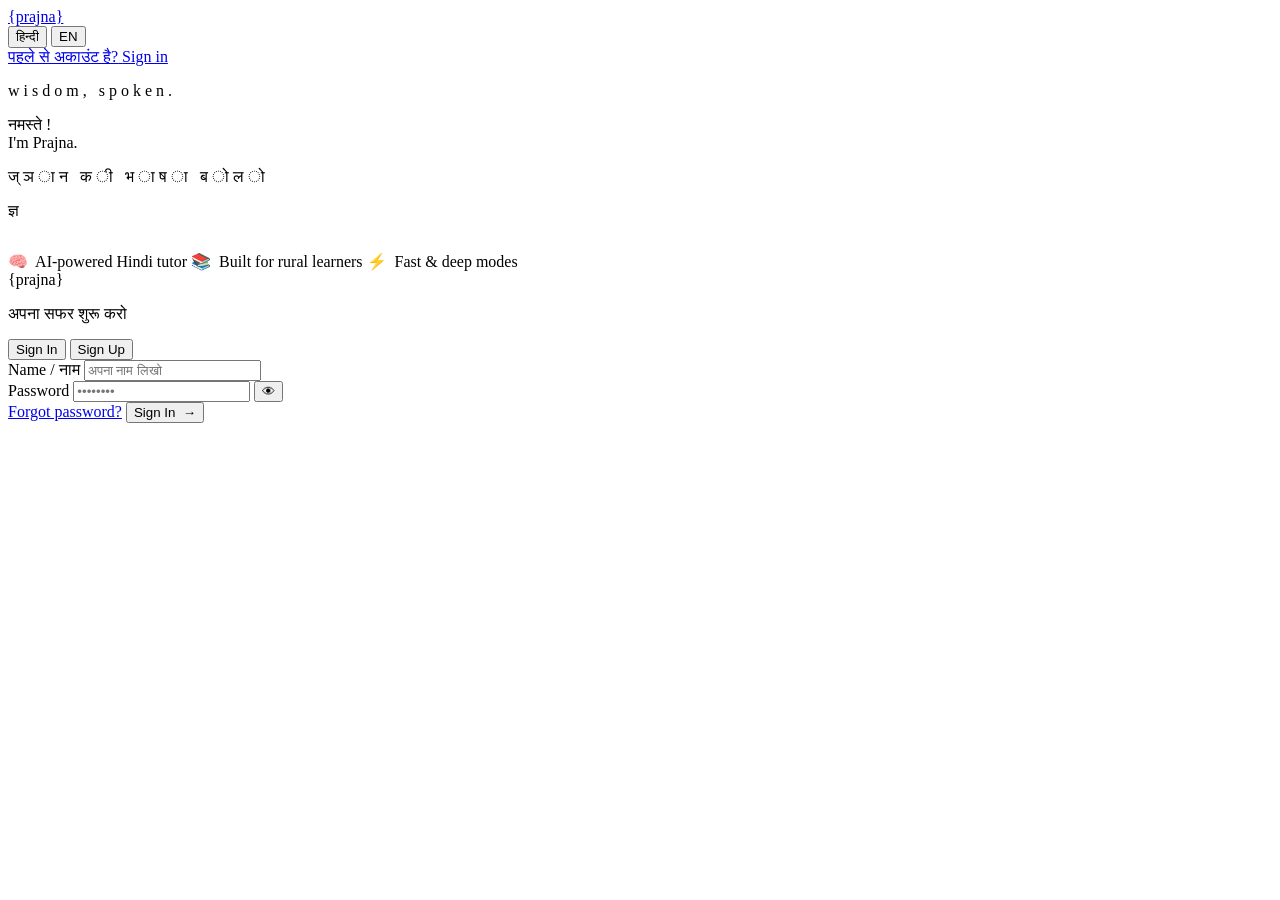
==== frontend/login.html @ f1092fe3 "refactor: implement streak-based mastery logic, optimize database paths and connection handling, and" ====
<!DOCTYPE html>
<html lang="en">
<head>
  <meta charset="UTF-8">
  <meta name="viewport" content="width=device-width, initial-scale=1.0">
  <meta name="description" content="Prajna — AI-powered Hindi tutor. Sign in or create an account to begin your learning journey.">
  <title>Prajna — Sign In</title>
  <link rel="stylesheet" href="css/style.css">
  <link rel="icon" href="data:image/svg+xml,<svg xmlns='http://www.w3.org/2000/svg' viewBox='0 0 100 100'><text y='.9em' font-size='90'>ज्ञ</text></svg>">
</head>
<body>
  <!-- Glow Blobs -->
  <div class="glow-blob"></div>
  <div class="glow-blob-top"></div>

  <!-- Navbar -->
  <nav class="navbar" id="navbar">
    <a href="login.html" class="nav-logo">
      <span class="brace">{</span><span class="name">prajna</span><span class="brace">}</span>
    </a>
    <div class="nav-right">
      <div class="nav-lang" id="navLangToggle">
        <button class="lang-btn active" data-lang="Hindi" onclick="setLanguage('Hindi')">हिन्दी</button>
        <button class="lang-btn" data-lang="English" onclick="setLanguage('English')">EN</button>
        <div class="lang-slider" id="langSlider"></div>
      </div>
      <a href="#" class="nav-link nav-link--ghost" onclick="switchTab('signin')">
        <span data-en="Already have an account?" data-hi="पहले से अकाउंट है?">Already have an account?</span> <span>Sign in</span>
      </a>
    </div>
  </nav>

  <!-- Main -->
  <main class="login-page">
    <!-- LEFT COLUMN -->
    <section class="login-left">
      <p class="hero-label fade-up">w i s d o m ,&nbsp;&nbsp; s p o k e n .</p>

      <div class="hero-heading fade-up">
        <div class="line-hindi">नमस्ते !</div>
        <div class="line-eng">I'm Prajna.</div>
      </div>

      <p class="hero-tagline fade-up">ज् ञ ा न&nbsp;&nbsp; क ी&nbsp;&nbsp; भ ा ष ा&nbsp;&nbsp; ब ो ल ो</p>

      <div class="hero-glyph hero-glyph--login fade-up" aria-hidden="true">ज्ञ</div>

      <div class="feature-pills fade-up" style="margin-top:32px;">
        <span class="feature-pill">🧠&nbsp; AI-powered Hindi tutor</span>
        <span class="feature-pill">📚&nbsp; Built for rural learners</span>
        <span class="feature-pill">⚡&nbsp; Fast &amp; deep modes</span>
      </div>
    </section>

    <!-- RIGHT COLUMN -->
    <section class="login-right">
      <div class="auth-card">
        <!-- Logo -->
        <div class="auth-logo">
          <span class="nav-logo">
            <span class="brace">{</span><span class="name">prajna</span><span class="brace">}</span>
          </span>
        </div>
        <p class="auth-subtitle">अपना सफर शुरू करो</p>

        <!-- Tabs -->
        <div class="tab-switcher" id="tabSwitcher">
          <button class="tab-btn active" data-tab="signin" id="tabSignin" onclick="switchTab('signin')">Sign In</button>
          <button class="tab-btn" data-tab="signup" id="tabSignup" onclick="switchTab('signup')">Sign Up</button>
          <div class="tab-slider" id="tabSlider"></div>
        </div>

        <!-- Sign In Form -->
        <form id="formSignin" class="auth-form" onsubmit="handleSignin(event)">
          <div class="form-group">
            <label for="si-email">Name / नाम</label>
            <input type="text" id="si-email" class="form-input" placeholder="अपना नाम लिखो" required>
            <span class="field-error" id="si-email-err"></span>
          </div>
          <div class="form-group">
            <label for="si-password">Password</label>
            <input type="password" id="si-password" class="form-input" placeholder="••••••••" required>
            <button type="button" class="toggle-pw" onclick="togglePw('si-password',this)">👁</button>
            <span class="field-error" id="si-password-err"></span>
          </div>
          <a href="#" class="forgot-link">Forgot password?</a>

          <button type="submit" class="btn-primary">Sign In&nbsp; →</button>
        </form>

        <!-- Sign Up Form -->
        <form id="formSignup" class="auth-form" style="display:none;" onsubmit="handleSignup(event)">
          <div class="form-group">
            <label for="su-name">Name / नाम</label>
            <input type="text" id="su-name" class="form-input" placeholder="अपना नाम लिखो" required>
            <span class="field-error" id="su-name-err"></span>
          </div>
          <div class="form-group" style="display:none;">
            <label for="su-email">Email</label>
            <input type="text" id="su-email" class="form-input" disabled>
            <span class="field-error" id="su-email-err"></span>
          </div>
          <div class="form-group">
            <label for="su-password">Password</label>
            <input type="password" id="su-password" class="form-input" placeholder="••••••••" required>
            <button type="button" class="toggle-pw" onclick="togglePw('su-password',this)">👁</button>
            <span class="field-error" id="su-password-err"></span>
          </div>
          <div class="form-group">
            <label for="su-confirm">Confirm Password</label>
            <input type="password" id="su-confirm" class="form-input" placeholder="••••••••" required>
            <button type="button" class="toggle-pw" onclick="togglePw('su-confirm',this)">👁</button>
            <span class="field-error" id="su-confirm-err"></span>
          </div>

          <button type="submit" class="btn-primary" style="margin-top:8px;">Create Account&nbsp; →</button>
        </form>
      </div>
    </section>
  </main>

  <script src="js/app.js"></script>
</body>
</html>
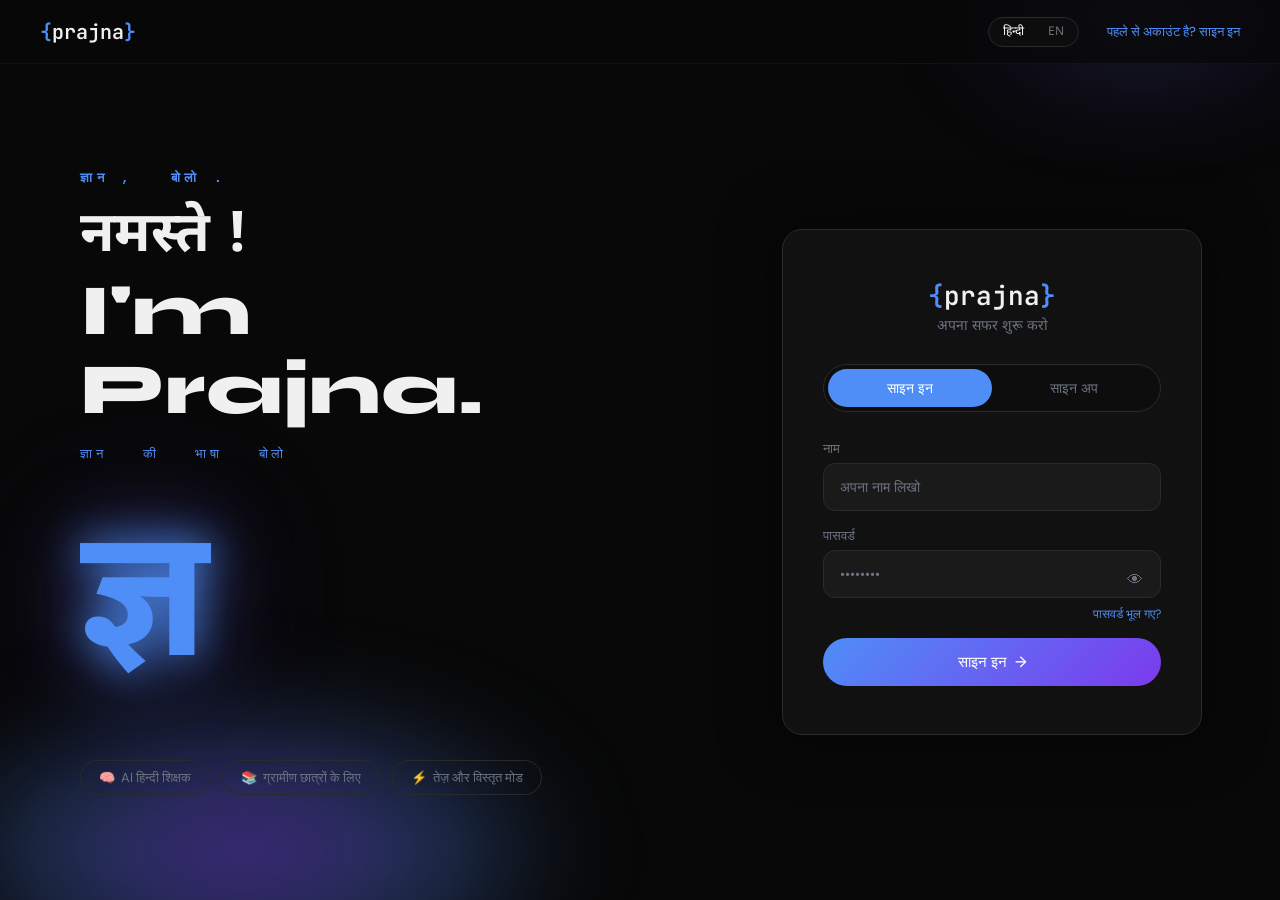
==== commit 71a8869e: "feat: implement front-end chat interface with bilingual support and navigation layout" ====
--- a/frontend/login.html
+++ b/frontend/login.html
@@ -25,7 +25,7 @@
         <div class="lang-slider" id="langSlider"></div>
       </div>
       <a href="#" class="nav-link nav-link--ghost" onclick="switchTab('signin')">
-        <span data-en="Already have an account?" data-hi="पहले से अकाउंट है?">Already have an account?</span> <span>Sign in</span>
+        <span data-en="Already have an account?" data-hi="पहले से अकाउंट है?">Already have an account?</span> <span data-en="Sign in" data-hi="साइन इन">Sign in</span>
       </a>
     </div>
   </nav>
@@ -34,21 +34,21 @@
   <main class="login-page">
     <!-- LEFT COLUMN -->
     <section class="login-left">
-      <p class="hero-label fade-up">w i s d o m ,&nbsp;&nbsp; s p o k e n .</p>
+      <p class="hero-label fade-up" data-en="w i s d o m ,&nbsp;&nbsp; s p o k e n ." data-hi="ज्ञान ,&nbsp;&nbsp; बोलो .">w i s d o m ,&nbsp;&nbsp; s p o k e n .</p>
 
       <div class="hero-heading fade-up">
         <div class="line-hindi">नमस्ते !</div>
         <div class="line-eng">I'm Prajna.</div>
       </div>
 
-      <p class="hero-tagline fade-up">ज् ञ ा न&nbsp;&nbsp; क ी&nbsp;&nbsp; भ ा ष ा&nbsp;&nbsp; ब ो ल ो</p>
+      <p class="hero-tagline fade-up" data-en="s p e a k &nbsp;&nbsp; t h e &nbsp;&nbsp; l a n g u a g e &nbsp;&nbsp; o f &nbsp;&nbsp; k n o w l e d g e" data-hi="ज्ञान&nbsp;&nbsp; की&nbsp;&nbsp; भाषा&nbsp;&nbsp; बोलो">ज्ञान&nbsp;&nbsp; की&nbsp;&nbsp; भाषा&nbsp;&nbsp; बोलो</p>
 
       <div class="hero-glyph hero-glyph--login fade-up" aria-hidden="true">ज्ञ</div>
 
       <div class="feature-pills fade-up" style="margin-top:32px;">
-        <span class="feature-pill">🧠&nbsp; AI-powered Hindi tutor</span>
-        <span class="feature-pill">📚&nbsp; Built for rural learners</span>
-        <span class="feature-pill">⚡&nbsp; Fast &amp; deep modes</span>
+        <span class="feature-pill" data-en="🧠&nbsp; AI-powered Hindi tutor" data-hi="🧠&nbsp; AI हिन्दी शिक्षक">🧠&nbsp; AI-powered Hindi tutor</span>
+        <span class="feature-pill" data-en="📚&nbsp; Built for rural learners" data-hi="📚&nbsp; ग्रामीण छात्रों के लिए">📚&nbsp; Built for rural learners</span>
+        <span class="feature-pill" data-en="⚡&nbsp; Fast &amp; deep modes" data-hi="⚡&nbsp; तेज़ और विस्तृत मोड">⚡&nbsp; Fast &amp; deep modes</span>
       </div>
     </section>
 
@@ -61,38 +61,50 @@
             <span class="brace">{</span><span class="name">prajna</span><span class="brace">}</span>
           </span>
         </div>
-        <p class="auth-subtitle">अपना सफर शुरू करो</p>
+        <p class="auth-subtitle" data-en="Begin your journey" data-hi="अपना सफर शुरू करो">अपना सफर शुरू करो</p>
 
         <!-- Tabs -->
         <div class="tab-switcher" id="tabSwitcher">
-          <button class="tab-btn active" data-tab="signin" id="tabSignin" onclick="switchTab('signin')">Sign In</button>
-          <button class="tab-btn" data-tab="signup" id="tabSignup" onclick="switchTab('signup')">Sign Up</button>
+          <button class="tab-btn active" data-tab="signin" id="tabSignin" onclick="switchTab('signin')" data-en="Sign In" data-hi="साइन इन">Sign In</button>
+          <button class="tab-btn" data-tab="signup" id="tabSignup" onclick="switchTab('signup')" data-en="Sign Up" data-hi="साइन अप">Sign Up</button>
           <div class="tab-slider" id="tabSlider"></div>
         </div>
 
         <!-- Sign In Form -->
         <form id="formSignin" class="auth-form" onsubmit="handleSignin(event)">
           <div class="form-group">
-            <label for="si-email">Name / नाम</label>
-            <input type="text" id="si-email" class="form-input" placeholder="अपना नाम लिखो" required>
+            <label for="si-email" data-en="Name" data-hi="नाम">Name / नाम</label>
+            <input type="text" id="si-email" class="form-input"
+              placeholder="अपना नाम लिखो"
+              data-placeholder-en="Enter your name"
+              data-placeholder-hi="अपना नाम लिखो"
+              required>
             <span class="field-error" id="si-email-err"></span>
           </div>
           <div class="form-group">
-            <label for="si-password">Password</label>
-            <input type="password" id="si-password" class="form-input" placeholder="••••••••" required>
+            <label for="si-password" data-en="Password" data-hi="पासवर्ड">Password</label>
+            <input type="password" id="si-password" class="form-input"
+              placeholder="••••••••"
+              data-placeholder-en="••••••••"
+              data-placeholder-hi="••••••••"
+              required>
             <button type="button" class="toggle-pw" onclick="togglePw('si-password',this)">👁</button>
             <span class="field-error" id="si-password-err"></span>
           </div>
-          <a href="#" class="forgot-link">Forgot password?</a>
+          <a href="#" class="forgot-link" data-en="Forgot password?" data-hi="पासवर्ड भूल गए?">Forgot password?</a>
 
-          <button type="submit" class="btn-primary">Sign In&nbsp; →</button>
+          <button type="submit" class="btn-primary" data-en="Sign In&nbsp; →" data-hi="साइन इन&nbsp; →">Sign In&nbsp; →</button>
         </form>
 
         <!-- Sign Up Form -->
         <form id="formSignup" class="auth-form" style="display:none;" onsubmit="handleSignup(event)">
           <div class="form-group">
-            <label for="su-name">Name / नाम</label>
-            <input type="text" id="su-name" class="form-input" placeholder="अपना नाम लिखो" required>
+            <label for="su-name" data-en="Name" data-hi="नाम">Name / नाम</label>
+            <input type="text" id="su-name" class="form-input"
+              placeholder="अपना नाम लिखो"
+              data-placeholder-en="Enter your name"
+              data-placeholder-hi="अपना नाम लिखो"
+              required>
             <span class="field-error" id="su-name-err"></span>
           </div>
           <div class="form-group" style="display:none;">
@@ -101,19 +113,27 @@
             <span class="field-error" id="su-email-err"></span>
           </div>
           <div class="form-group">
-            <label for="su-password">Password</label>
-            <input type="password" id="su-password" class="form-input" placeholder="••••••••" required>
+            <label for="su-password" data-en="Password" data-hi="पासवर्ड">Password</label>
+            <input type="password" id="su-password" class="form-input"
+              placeholder="••••••••"
+              data-placeholder-en="••••••••"
+              data-placeholder-hi="••••••••"
+              required>
             <button type="button" class="toggle-pw" onclick="togglePw('su-password',this)">👁</button>
             <span class="field-error" id="su-password-err"></span>
           </div>
           <div class="form-group">
-            <label for="su-confirm">Confirm Password</label>
-            <input type="password" id="su-confirm" class="form-input" placeholder="••••••••" required>
+            <label for="su-confirm" data-en="Confirm Password" data-hi="पासवर्ड दोबारा डालो">Confirm Password</label>
+            <input type="password" id="su-confirm" class="form-input"
+              placeholder="••••••••"
+              data-placeholder-en="••••••••"
+              data-placeholder-hi="••••••••"
+              required>
             <button type="button" class="toggle-pw" onclick="togglePw('su-confirm',this)">👁</button>
             <span class="field-error" id="su-confirm-err"></span>
           </div>
 
-          <button type="submit" class="btn-primary" style="margin-top:8px;">Create Account&nbsp; →</button>
+          <button type="submit" class="btn-primary" style="margin-top:8px;" data-en="Create Account&nbsp; →" data-hi="अकाउंट बनाओ&nbsp; →">Create Account&nbsp; →</button>
         </form>
       </div>
     </section>
--- a/frontend/css/style.css
+++ b/frontend/css/style.css
@@ -0,0 +1,775 @@
+/* ━━━ Google Fonts ━━━ */
+@import url('https://fonts.googleapis.com/css2?family=Syne:wght@700;800&family=DM+Sans:wght@400;500&family=JetBrains+Mono:wght@400;600&family=Noto+Sans+Devanagari:wght@400;600;700&display=swap');
+
+/* ━━━ Design Tokens ━━━ */
+:root {
+  --bg:          #080808;
+  --surface:     #111111;
+  --surface-2:   #1a1a1a;
+  --border:      #2a2a2a;
+  --border-glow: rgba(79,142,247,0.3);
+  --blue:        #4f8ef7;
+  --violet:      #7c3aed;
+  --text-head:   #f0f0f0;
+  --text-body:   #d1d5db;
+  --text-muted:  #6b7280;
+  --font-mono:   'JetBrains Mono', monospace;
+  --font-head:   'Syne', sans-serif;
+  --font-body:   'DM Sans', sans-serif;
+  --font-hindi:  'Noto Sans Devanagari', sans-serif;
+  --radius-pill: 999px;
+  --radius-card: 20px;
+  --glow-blue:   0 0 40px rgba(79,142,247,0.5);
+  --glow-violet: 0 0 60px rgba(124,58,237,0.4);
+}
+
+/* ━━━ Reset ━━━ */
+*, *::before, *::after { margin:0; padding:0; box-sizing:border-box; }
+html { scroll-behavior: smooth; }
+body {
+  background: var(--bg);
+  color: var(--text-body);
+  font-family: var(--font-body);
+  min-height: 100vh;
+  overflow-x: hidden;
+  -webkit-font-smoothing: antialiased;
+}
+a { text-decoration: none; color: inherit; }
+button { cursor: pointer; border: none; background: none; font-family: inherit; }
+input, textarea { font-family: inherit; }
+
+/* ━━━ Glow Blobs ━━━ */
+.glow-blob {
+  position: fixed;
+  bottom: -100px; left: -80px;
+  width: 650px; height: 300px;
+  background: radial-gradient(ellipse at center,
+    rgba(124,58,237,0.55) 0%,
+    rgba(79,142,247,0.3)  45%,
+    transparent           72%);
+  border-radius: 50%;
+  filter: blur(50px);
+  pointer-events: none;
+  z-index: 0;
+}
+.glow-blob-top {
+  position: fixed;
+  top: -80px; right: -60px;
+  width: 400px; height: 200px;
+  background: radial-gradient(ellipse at center,
+    rgba(79,142,247,0.55) 0%,
+    rgba(124,58,237,0.3)  45%,
+    transparent           72%);
+  border-radius: 50%;
+  filter: blur(50px);
+  pointer-events: none;
+  z-index: 0;
+  opacity: 0.35;
+}
+
+/* ━━━ Navbar ━━━ */
+.navbar {
+  position: fixed; top: 0; left: 0; right: 0;
+  z-index: 100;
+  display: flex; align-items: center; justify-content: space-between;
+  padding: 0 40px; height: 64px;
+  background: rgba(8,8,8,0.7);
+  backdrop-filter: blur(16px);
+  -webkit-backdrop-filter: blur(16px);
+  border-bottom: 1px solid rgba(255,255,255,0.04);
+}
+.nav-logo { font-family: var(--font-mono); font-size: 20px; font-weight: 600; }
+.nav-logo .brace { color: var(--blue); }
+.nav-logo .name  { color: var(--text-head); }
+.nav-right { display: flex; align-items: center; gap: 28px; }
+.nav-link {
+  font-family: var(--font-body); font-size: 14px; font-weight: 500;
+  color: var(--text-muted); position: relative; transition: color 0.2s;
+}
+.nav-link::after {
+  content: ''; position: absolute; bottom: -4px; left: 0;
+  width: 0; height: 1px; background: var(--blue);
+  transition: width 0.3s ease;
+}
+.nav-link:hover { color: var(--text-head); }
+.nav-link:hover::after { width: 100%; }
+.nav-link--ghost { color: var(--text-muted); font-size: 13px; }
+.nav-link--ghost span { color: var(--blue); font-weight: 500; }
+.nav-avatar {
+  width: 36px; height: 36px; border-radius: 50%;
+  background: var(--surface-2); border: 1px solid var(--border);
+  display: flex; align-items: center; justify-content: center;
+  font-family: var(--font-mono); font-size: 13px; font-weight: 600;
+  color: var(--blue);
+}
+
+/* ━━━ Hero / Left Column ━━━ */
+.hero-label {
+  font-family: var(--font-mono); font-size: 13px; font-weight: 600;
+  color: var(--blue); letter-spacing: 0.35em; text-transform: lowercase;
+  margin-bottom: 20px;
+}
+.hero-heading { margin-bottom: 16px; }
+.hero-heading .line-hindi {
+  font-family: var(--font-hindi); font-size: 56px; font-weight: 700;
+  color: var(--text-head); line-height: 1.15;
+}
+.hero-heading .line-eng {
+  font-family: var(--font-head); font-size: 72px; font-weight: 800;
+  color: var(--text-head); line-height: 1.1;
+}
+.hero-tagline {
+  font-family: var(--font-mono); font-size: 13px; font-weight: 400;
+  color: var(--blue); letter-spacing: 0.3em; margin-bottom: 32px;
+}
+.hero-glyph {
+  font-family: var(--font-hindi); font-weight: 700;
+  color: var(--blue);
+  text-shadow:
+    0 0 40px rgba(79,142,247,0.9),
+    0 0 80px rgba(79,142,247,0.5),
+    0 0 140px rgba(124,58,237,0.45);
+  animation: prajna-pulse 4s ease-in-out infinite;
+  user-select: none;
+}
+.hero-glyph--login { font-size: 180px; }
+.hero-glyph--chat  { font-size: 220px; }
+
+@keyframes prajna-pulse {
+  0%,100% { transform: scale(1);   opacity: 0.9; }
+  50%     { transform: scale(1.06); opacity: 1;   }
+}
+
+.feature-pills { display: flex; gap: 12px; flex-wrap: wrap; }
+.feature-pill {
+  display: flex; align-items: center; gap: 8px;
+  padding: 8px 18px; border-radius: var(--radius-pill);
+  border: 1px solid var(--border); background: transparent;
+  font-size: 13px; color: var(--text-muted);
+  transition: border-color 0.2s, color 0.2s;
+}
+.feature-pill:hover { border-color: var(--blue); color: var(--text-body); }
+
+/* ━━━ CTA Row (chat hero) ━━━ */
+.cta-row { display: flex; align-items: center; gap: 14px; margin-bottom: 24px; }
+.cta-primary {
+  padding: 12px 32px; border-radius: var(--radius-pill);
+  border: 1px solid var(--blue); background: transparent;
+  color: var(--text-head); font-family: var(--font-body);
+  font-size: 15px; font-weight: 500; transition: all 0.25s;
+}
+.cta-primary:hover {
+  background: rgba(79,142,247,0.1);
+  box-shadow: var(--glow-blue); transform: translateY(-1px);
+}
+.cta-icon {
+  width: 44px; height: 44px; border-radius: 50%;
+  background: var(--surface); border: 1px solid var(--border);
+  display: flex; align-items: center; justify-content: center;
+  font-family: var(--font-hindi); font-size: 18px; font-weight: 700;
+  color: var(--blue); transition: all 0.2s;
+}
+.cta-icon:hover { border-color: var(--blue); transform: translateY(-1px); }
+.cta-icon svg { width: 18px; height: 18px; fill: var(--text-muted); }
+.cta-icon:hover svg { fill: var(--text-head); }
+
+/* ━━━ Staggered Fade-Up ━━━ */
+.fade-up {
+  opacity: 0; transform: translateY(24px);
+  animation: fadeUp 0.7s ease forwards;
+}
+@keyframes fadeUp {
+  to { opacity: 1; transform: translateY(0); }
+}
+.fade-up:nth-child(1) { animation-delay: 0s; }
+.fade-up:nth-child(2) { animation-delay: 0.15s; }
+.fade-up:nth-child(3) { animation-delay: 0.3s; }
+.fade-up:nth-child(4) { animation-delay: 0.5s; }
+.fade-up:nth-child(5) { animation-delay: 0.65s; }
+
+/* ━━━ Auth Card ━━━ */
+.auth-card {
+  background: var(--surface);
+  border: 1px solid var(--border);
+  border-radius: var(--radius-card);
+  padding: 48px 40px;
+  box-shadow: 0 0 60px rgba(0,0,0,0.5);
+  max-width: 420px; width: 100%;
+  position: relative; z-index: 1;
+}
+.auth-logo { text-align: center; margin-bottom: 4px; }
+.auth-logo .nav-logo { font-size: 26px; display: inline-block; }
+.auth-subtitle {
+  text-align: center; font-family: var(--font-hindi);
+  font-size: 14px; color: var(--text-muted); margin-bottom: 28px;
+}
+
+/* Tab Switcher */
+.tab-switcher {
+  display: flex; position: relative;
+  background: #0d0d0d; border: 1px solid var(--border);
+  border-radius: var(--radius-pill); padding: 4px; margin-bottom: 28px;
+}
+.tab-btn {
+  flex: 1; padding: 10px 0; text-align: center;
+  font-family: var(--font-body); font-size: 14px; font-weight: 500;
+  color: var(--text-muted); border-radius: var(--radius-pill);
+  transition: color 0.25s; position: relative; z-index: 2;
+}
+.tab-btn.active { color: #fff; }
+.tab-slider {
+  position: absolute; top: 4px; left: 4px;
+  width: calc(50% - 4px); height: calc(100% - 8px);
+  background: var(--blue); border-radius: var(--radius-pill);
+  transition: transform 0.25s cubic-bezier(0.4,0,0.2,1);
+  z-index: 1;
+}
+.tab-slider.right { transform: translateX(100%); }
+
+/* Form Fields */
+.form-group { margin-bottom: 16px; position: relative; }
+.form-group label {
+  display: block; font-size: 13px; font-weight: 500;
+  color: var(--text-muted); margin-bottom: 6px;
+}
+.form-input {
+  width: 100%; padding: 14px 16px;
+  background: var(--surface-2); border: 1px solid var(--border);
+  border-radius: 12px; color: var(--text-head);
+  font-family: var(--font-body); font-size: 14px;
+  outline: none; transition: all 0.2s ease;
+}
+.form-input::placeholder { color: var(--text-muted); }
+.form-input:focus {
+  border-color: var(--blue);
+  box-shadow: 0 0 0 3px rgba(79,142,247,0.15);
+}
+.form-input.error { border-color: #ef4444; }
+.form-input.success { border-color: #22c55e; }
+.field-error {
+  font-size: 12px; color: #ef4444; margin-top: 4px; display: none;
+}
+.field-error.visible { display: block; }
+.toggle-pw {
+  position: absolute; right: 14px; top: 38px;
+  color: var(--text-muted); font-size: 16px; cursor: pointer;
+  background: none; border: none; padding: 4px;
+}
+.toggle-pw:hover { color: var(--text-body); }
+.forgot-link {
+  display: block; text-align: right; font-size: 12px;
+  color: var(--blue); margin-top: -8px; margin-bottom: 16px;
+}
+.forgot-link:hover { text-decoration: underline; }
+
+/* Primary Button */
+.btn-primary {
+  width: 100%; padding: 14px; border-radius: var(--radius-pill);
+  background: linear-gradient(135deg, var(--blue), var(--violet));
+  color: #fff; font-family: var(--font-body); font-size: 15px;
+  font-weight: 500; border: none; transition: all 0.25s;
+}
+.btn-primary:hover {
+  filter: brightness(1.1);
+  box-shadow: var(--glow-blue); transform: translateY(-1px);
+}
+
+/* Divider */
+.divider {
+  display: flex; align-items: center; gap: 16px;
+  margin: 24px 0; color: var(--text-muted); font-size: 13px;
+}
+.divider::before, .divider::after {
+  content: ''; flex: 1; height: 1px; background: var(--border);
+}
+
+/* Quiz Cards */
+.quiz-card { background: var(--surface); border: 1px solid var(--border); border-radius: 16px; padding: 20px; }
+.quiz-type {
+  font-family: var(--font-mono); font-size: 11px; font-weight: 600;
+  color: var(--blue); text-transform: uppercase; letter-spacing: 0.1em;
+  margin-bottom: 8px;
+}
+.quiz-question {
+  font-family: var(--font-hindi); font-size: 15px;
+  color: var(--text-head); margin-bottom: 14px; line-height: 1.5;
+}
+.quiz-options { display: flex; flex-direction: column; gap: 8px; }
+.quiz-option {
+  display: flex; align-items: center; gap: 10px;
+  padding: 10px 14px; border-radius: 10px;
+  background: var(--surface-2); border: 1px solid var(--border);
+  color: var(--text-body); font-size: 14px; text-align: left;
+  transition: all 0.2s; cursor: pointer;
+}
+.quiz-option:hover:not(:disabled) { border-color: var(--blue); color: var(--text-head); }
+.quiz-option:disabled { cursor: default; opacity: 0.7; }
+.quiz-option.correct { border-color: #22c55e; background: rgba(34,197,94,0.1); color: #22c55e; }
+.quiz-option.wrong { border-color: #ef4444; background: rgba(239,68,68,0.1); color: #ef4444; }
+.quiz-letter {
+  font-family: var(--font-mono); font-size: 12px; font-weight: 600;
+  color: var(--blue); min-width: 16px;
+}
+.quiz-feedback {
+  margin-top: 12px; font-size: 13px; line-height: 1.5;
+  font-family: var(--font-hindi); padding: 8px 0;
+}
+
+/* ━━━ Login Page Layout ━━━ */
+.login-page {
+  display: flex; min-height: 100vh; padding-top: 64px;
+}
+.login-left {
+  flex: 0 0 55%; display: flex; flex-direction: column;
+  justify-content: center; padding: 60px 80px;
+  position: relative; z-index: 1;
+}
+.login-right {
+  flex: 0 0 45%; display: flex; align-items: center;
+  justify-content: center; padding: 40px;
+  position: relative; z-index: 1;
+}
+
+/* ━━━ Chat Page Layout ━━━ */
+.chat-page {
+  display: flex; flex-direction: column; min-height: 100vh;
+  padding-top: 64px;
+}
+
+/* Hero Zone */
+.hero-zone {
+  min-height: 60vh; display: flex; align-items: center;
+  padding: 60px 80px; position: relative; z-index: 1;
+}
+.hero-zone-left {
+  flex: 1; display: flex; flex-direction: column; justify-content: center;
+}
+.hero-zone-right {
+  flex: 0 0 auto; display: flex; align-items: center;
+  justify-content: center; padding-left: 40px;
+}
+
+/* Chat Zone */
+.chat-zone {
+  flex: 1; overflow-y: auto; padding: 24px 0;
+  position: relative; z-index: 1;
+}
+.chat-messages {
+  max-width: 760px; margin: 0 auto; padding: 0 20px;
+  display: flex; flex-direction: column; gap: 20px;
+}
+
+/* Message Bubbles */
+.msg { display: flex; gap: 12px; animation: msgIn 0.25s ease; }
+@keyframes msgIn {
+  from { opacity: 0; transform: translateY(12px); }
+  to   { opacity: 1; transform: translateY(0); }
+}
+.msg--user { justify-content: flex-end; }
+.msg-avatar {
+  width: 36px; height: 36px; border-radius: 50%; flex-shrink: 0;
+  background: var(--surface); border: 1px solid var(--blue);
+  display: flex; align-items: center; justify-content: center;
+  font-family: var(--font-mono); font-size: 10px; font-weight: 600;
+  color: var(--blue);
+}
+.msg-bubble {
+  max-width: 70%; padding: 12px 18px;
+  font-size: 15px; line-height: 1.55; position: relative;
+}
+.msg-bubble .hindi { font-family: var(--font-hindi); }
+.msg--user .msg-bubble {
+  background: var(--surface-2); border: 1px solid var(--border-glow);
+  border-radius: 18px 18px 4px 18px; color: var(--text-head);
+}
+.msg--bot .msg-bubble {
+  background: transparent; color: var(--text-body);
+  border-radius: 18px 18px 18px 4px;
+}
+.msg-img {
+  max-width: 200px; border-radius: 12px; margin-bottom: 8px;
+  display: block;
+}
+.msg-time {
+  font-size: 11px; color: var(--text-muted); margin-top: 4px;
+  opacity: 0; transition: opacity 0.2s;
+}
+.msg:hover .msg-time { opacity: 1; }
+
+/* Typing Indicator */
+.typing-dots { display: flex; gap: 5px; padding: 8px 0; }
+.typing-dots span {
+  width: 7px; height: 7px; border-radius: 50%;
+  background: var(--blue); animation: bounce 1.4s ease-in-out infinite;
+}
+.typing-dots span:nth-child(2) { animation-delay: 0.2s; }
+.typing-dots span:nth-child(3) { animation-delay: 0.4s; }
+@keyframes bounce {
+  0%,60%,100% { transform: translateY(0); }
+  30%         { transform: translateY(-8px); }
+}
+
+/* ━━━ Input Box (fixed bottom) ━━━ */
+.input-zone {
+  position: sticky; bottom: 0; z-index: 10;
+  padding: 16px; background: linear-gradient(transparent, var(--bg) 30%);
+}
+.input-container {
+  max-width: 860px; margin: 0 auto;
+  background: var(--surface); border: 1px solid var(--border);
+  border-radius: 18px; padding: 14px 16px;
+  box-shadow: 0 0 50px rgba(0,0,0,0.7), 0 0 0 1px rgba(79,142,247,0.05);
+  transition: border-color 0.2s;
+}
+.input-container:focus-within { border-color: rgba(79,142,247,0.4); }
+
+/* Image Preview Chips */
+.img-previews {
+  display: flex; gap: 8px; flex-wrap: wrap;
+  margin-bottom: 10px;
+}
+.img-previews:empty { display: none; margin: 0; }
+.img-chip {
+  display: flex; align-items: center; gap: 6px;
+  background: var(--surface-2); border: 1px solid var(--border);
+  border-radius: 10px; padding: 4px 10px 4px 4px;
+}
+.img-chip img {
+  width: 40px; height: 40px; border-radius: 8px; object-fit: cover;
+}
+.img-chip-name {
+  font-size: 12px; color: var(--text-muted);
+  max-width: 80px; overflow: hidden; text-overflow: ellipsis; white-space: nowrap;
+}
+.img-chip-remove {
+  font-size: 14px; color: var(--text-muted); cursor: pointer;
+  background: none; border: none; padding: 2px;
+}
+.img-chip-remove:hover { color: #ef4444; }
+
+/* Textarea */
+.chat-textarea {
+  width: 100%; background: transparent; border: none; outline: none;
+  font-family: var(--font-body); font-size: 15px; color: var(--text-head);
+  resize: none; min-height: 24px; max-height: 160px; line-height: 1.5;
+}
+.chat-textarea::placeholder {
+  font-family: var(--font-hindi); color: var(--text-muted);
+}
+
+/* Bottom Toolbar */
+.input-toolbar {
+  display: flex; justify-content: space-between; align-items: center;
+  margin-top: 10px;
+}
+.toolbar-left { display: flex; align-items: center; gap: 12px; }
+
+.attach-btn {
+  width: 32px; height: 32px; border-radius: 8px;
+  display: flex; align-items: center; justify-content: center;
+  color: var(--text-muted); transition: color 0.2s;
+}
+.attach-btn:hover { color: var(--blue); }
+.attach-btn svg { width: 18px; height: 18px; }
+
+/* Mode Toggle */
+.mode-toggle {
+  display: flex; position: relative;
+  background: #0d0d0d; border: 1px solid var(--border);
+  border-radius: var(--radius-pill); padding: 3px;
+}
+.mode-btn {
+  padding: 5px 14px; font-family: var(--font-hindi);
+  font-size: 13px; color: var(--text-muted);
+  border-radius: var(--radius-pill); transition: color 0.25s;
+  position: relative; z-index: 2; white-space: nowrap;
+}
+.mode-btn.active { color: #fff; }
+.mode-slider {
+  position: absolute; top: 3px; left: 3px;
+  height: calc(100% - 6px); border-radius: var(--radius-pill);
+  background: var(--blue);
+  transition: transform 0.25s cubic-bezier(0.4,0,0.2,1),
+              width 0.25s cubic-bezier(0.4,0,0.2,1);
+  z-index: 1;
+}
+
+/* Send Button */
+.send-btn {
+  width: 36px; height: 36px; border-radius: 50%;
+  display: flex; align-items: center; justify-content: center;
+  transition: all 0.2s;
+}
+.send-btn.enabled {
+  background: var(--blue); cursor: pointer;
+}
+.send-btn.enabled:hover {
+  box-shadow: var(--glow-blue); transform: translateY(-1px);
+}
+.send-btn.disabled {
+  background: var(--border); cursor: not-allowed;
+}
+.send-btn svg { width: 16px; height: 16px; }
+.send-btn.enabled svg { fill: #fff; }
+.send-btn.disabled svg { fill: var(--text-muted); }
+
+/* ━━━ Hamburger ━━━ */
+.nav-left { display: flex; align-items: center; gap: 14px; }
+.hamburger {
+  width: 32px; height: 32px; display: flex; flex-direction: column;
+  justify-content: center; gap: 5px; padding: 4px; cursor: pointer;
+}
+.hamburger span {
+  width: 100%; height: 2px; background: var(--text-muted);
+  border-radius: 2px; transition: background 0.2s;
+}
+.hamburger:hover span { background: var(--text-head); }
+
+/* ━━━ Sidebar ━━━ */
+.sidebar {
+  position: fixed; top: 0; left: -320px; bottom: 0;
+  width: 300px; background: var(--surface);
+  border-right: 1px solid var(--border);
+  z-index: 200; padding: 24px 20px;
+  display: flex; flex-direction: column; gap: 0;
+  transition: left 0.3s cubic-bezier(0.4,0,0.2,1);
+  overflow-y: auto;
+}
+.sidebar.open { left: 0; }
+.sidebar-overlay {
+  position: fixed; inset: 0; background: rgba(0,0,0,0.5);
+  z-index: 199; opacity: 0; pointer-events: none;
+  transition: opacity 0.3s;
+}
+.sidebar-overlay.open { opacity: 1; pointer-events: auto; }
+.sidebar-header {
+  display: flex; justify-content: space-between; align-items: center;
+  margin-bottom: 24px; padding-bottom: 16px;
+  border-bottom: 1px solid var(--border);
+}
+.sidebar-close {
+  color: var(--text-muted); font-size: 18px; padding: 4px;
+  transition: color 0.2s;
+}
+.sidebar-close:hover { color: var(--text-head); }
+
+.sidebar-section {
+  padding: 16px 0; border-bottom: 1px solid rgba(255,255,255,0.04);
+}
+.sidebar-label {
+  font-family: var(--font-body); font-size: 12px; font-weight: 500;
+  color: var(--text-muted); text-transform: uppercase;
+  letter-spacing: 0.08em; margin-bottom: 12px;
+}
+.sidebar-user {
+  display: flex; align-items: center; gap: 12px;
+}
+.sidebar-name {
+  font-family: var(--font-body); font-size: 15px; font-weight: 500;
+  color: var(--text-head);
+}
+.sidebar-streak {
+  font-size: 13px; color: var(--blue);
+}
+
+/* Badges */
+.badges-list { display: flex; flex-direction: column; gap: 6px; }
+.badges-list span {
+  font-size: 13px; color: var(--text-body);
+}
+
+/* Progress Stats */
+.progress-stats {
+  display: flex; gap: 12px;
+}
+.stat-item {
+  flex: 1; text-align: center; padding: 10px 8px;
+  border-radius: 12px; background: var(--surface-2);
+  border: 1px solid var(--border);
+}
+.stat-num {
+  font-family: var(--font-mono); font-size: 22px; font-weight: 600;
+  display: block; margin-bottom: 2px;
+}
+.stat-mastered .stat-num { color: #22c55e; }
+.stat-learning .stat-num { color: var(--blue); }
+.stat-struggling .stat-num { color: #ef4444; }
+.stat-label {
+  font-size: 11px; color: var(--text-muted);
+}
+
+/* ━━━ Mini Calendar ━━━ */
+.mini-calendar { margin-bottom: 8px; }
+.mini-calendar table {
+  border-collapse: collapse; width: 100%; table-layout: fixed;
+}
+.mini-calendar th {
+  text-align: center; padding: 2px; font-size: 11px;
+  color: var(--text-muted); font-weight: 500;
+}
+.mini-calendar td { text-align: center; padding: 2px; }
+.cal-day {
+  width: 28px; height: 28px; border-radius: 50%;
+  display: inline-flex; align-items: center; justify-content: center;
+  font-size: 11px; transition: transform 0.15s;
+}
+.cal-day:hover { transform: scale(1.15); }
+.cal-day--active { background: #2ea043; color: #fff; }
+.cal-day--today  { background: #58a6ff; color: #fff; border: 2px solid #58a6ff; }
+.cal-day--none   { background: #3a3a3a; color: #aaa; }
+.cal-day--empty  { background: transparent; }
+
+.cal-legend {
+  display: flex; gap: 12px; justify-content: center;
+  font-size: 11px; color: var(--text-muted);
+}
+.cal-dot {
+  width: 8px; height: 8px; border-radius: 50%;
+  display: inline-block; margin-right: 3px; vertical-align: middle;
+}
+.cal-dot--active { background: #2ea043; }
+.cal-dot--today  { background: #58a6ff; }
+.cal-dot--none   { background: #3a3a3a; }
+
+/* ━━━ Language Toggle ━━━ */
+.nav-lang {
+  display: flex; position: relative;
+  background: #0d0d0d; border: 1px solid var(--border);
+  border-radius: var(--radius-pill); padding: 2px;
+}
+.nav-lang .lang-btn {
+  padding: 4px 12px; font-size: 12px; flex: none;
+}
+.nav-lang .lang-slider {
+  position: absolute; top: 2px; left: 2px;
+  width: auto; height: calc(100% - 4px);
+}
+.lang-toggle {
+  display: flex; position: relative;
+  background: #0d0d0d; border: 1px solid var(--border);
+  border-radius: var(--radius-pill); padding: 3px;
+}
+.lang-btn {
+  flex: 1; padding: 6px 0; text-align: center;
+  font-family: var(--font-hindi); font-size: 13px;
+  color: var(--text-muted); border-radius: var(--radius-pill);
+  transition: color 0.25s; position: relative; z-index: 2;
+}
+.lang-btn.active { color: #fff; }
+.lang-slider {
+  position: absolute; top: 3px; left: 3px;
+  width: calc(50% - 3px); height: calc(100% - 6px);
+  background: var(--blue); border-radius: var(--radius-pill);
+  transition: transform 0.25s cubic-bezier(0.4,0,0.2,1);
+  z-index: 1;
+}
+.lang-slider.right { transform: translateX(100%); }
+
+/* ━━━ Sidebar Tabs ━━━ */
+.sidebar-tabs {
+  display: flex; gap: 4px; margin: 8px 0 4px;
+  background: #0d0d0d; border: 1px solid var(--border);
+  border-radius: var(--radius-pill); padding: 3px;
+}
+.stab {
+  flex: 1; padding: 7px 0; text-align: center;
+  font-family: var(--font-body); font-size: 13px;
+  color: var(--text-muted); border-radius: var(--radius-pill);
+  transition: color 0.2s; position: relative; z-index: 1;
+}
+.stab--active { color: #fff; background: var(--blue); border-radius: var(--radius-pill); }
+
+/* New Chat Button */
+.new-chat-wrap { padding: 10px 0 6px; }
+.new-chat-btn {
+  width: 100%; padding: 9px 12px; border-radius: 10px;
+  background: rgba(79,142,247,0.08); border: 1px dashed rgba(79,142,247,0.3);
+  color: var(--blue); font-size: 13px; font-family: var(--font-body);
+  text-align: left; transition: all 0.2s;
+}
+.new-chat-btn:hover { background: rgba(79,142,247,0.15); border-style: solid; }
+
+/* Conversation List */
+.convo-list { display: flex; flex-direction: column; gap: 2px; overflow-y: auto; max-height: 340px; }
+.convo-item {
+  display: flex; align-items: center; justify-content: space-between;
+  padding: 9px 10px; border-radius: 10px; cursor: pointer;
+  transition: background 0.15s; gap: 6px;
+}
+.convo-item:hover { background: var(--surface-2); }
+.convo-item--active { background: rgba(79,142,247,0.1); border: 1px solid rgba(79,142,247,0.2); }
+.convo-item__title {
+  flex: 1; font-size: 13px; color: var(--text-body);
+  overflow: hidden; text-overflow: ellipsis; white-space: nowrap;
+}
+.convo-item--active .convo-item__title { color: var(--text-head); }
+.convo-item__del {
+  font-size: 14px; color: var(--text-muted); opacity: 0;
+  transition: opacity 0.15s, color 0.15s; flex-shrink: 0;
+  background: none; border: none; padding: 2px 4px;
+}
+.convo-item:hover .convo-item__del { opacity: 1; }
+.convo-item__del:hover { color: #ef4444; }
+
+/* ━━━ Logout ━━━ */
+
+.sidebar-bottom { margin-top: auto; padding-top: 16px; }
+.logout-btn {
+  width: 100%; padding: 10px; border-radius: 12px;
+  background: var(--surface-2); border: 1px solid var(--border);
+  color: var(--text-muted); font-size: 14px;
+  transition: all 0.2s;
+}
+.logout-btn:hover {
+  border-color: #ef4444; color: #ef4444;
+  background: rgba(239,68,68,0.06);
+}
+
+/* ━━━ TTS Button ━━━ */
+.tts-btn {
+  display: inline-flex; align-items: center; gap: 4px;
+  padding: 3px 10px; border-radius: var(--radius-pill);
+  background: var(--surface-2); border: 1px solid var(--border);
+  color: var(--text-muted); font-size: 12px;
+  margin-top: 6px; transition: all 0.2s;
+}
+.tts-btn:hover { border-color: var(--blue); color: var(--blue); }
+
+/* ━━━ Action Badge ━━━ */
+.action-badge {
+  display: inline-block; font-size: 11px; font-weight: 500;
+  color: var(--blue); background: rgba(79,142,247,0.1);
+  border: 1px solid rgba(79,142,247,0.2);
+  border-radius: var(--radius-pill); padding: 2px 10px;
+  margin-bottom: 6px;
+}
+
+/* ━━━ Toast ━━━ */
+.toast {
+  position: fixed; bottom: 100px; left: 50%;
+  transform: translateX(-50%) translateY(20px);
+  background: var(--surface); border: 1px solid var(--border);
+  border-radius: 12px; padding: 10px 20px;
+  color: var(--text-body); font-size: 13px;
+  box-shadow: 0 8px 32px rgba(0,0,0,0.4);
+  z-index: 300; opacity: 0; pointer-events: none;
+  transition: all 0.3s ease;
+}
+.toast.show {
+  opacity: 1; transform: translateX(-50%) translateY(0);
+}
+
+/* ━━━ Responsive ━━━ */
+@media (max-width: 900px) {
+  .login-page { flex-direction: column; }
+  .login-left { flex: none; padding: 40px 24px; }
+  .login-right { flex: none; padding: 24px; }
+  .hero-heading .line-eng { font-size: 48px; }
+  .hero-heading .line-hindi { font-size: 40px; }
+  .hero-zone { flex-direction: column; padding: 40px 24px; min-height: auto; }
+  .hero-zone-right { padding: 0; }
+  .hero-glyph--chat { font-size: 140px; }
+  .hero-glyph--login { font-size: 120px; }
+  .navbar { padding: 0 20px; }
+  .auth-card { padding: 32px 24px; }
+}
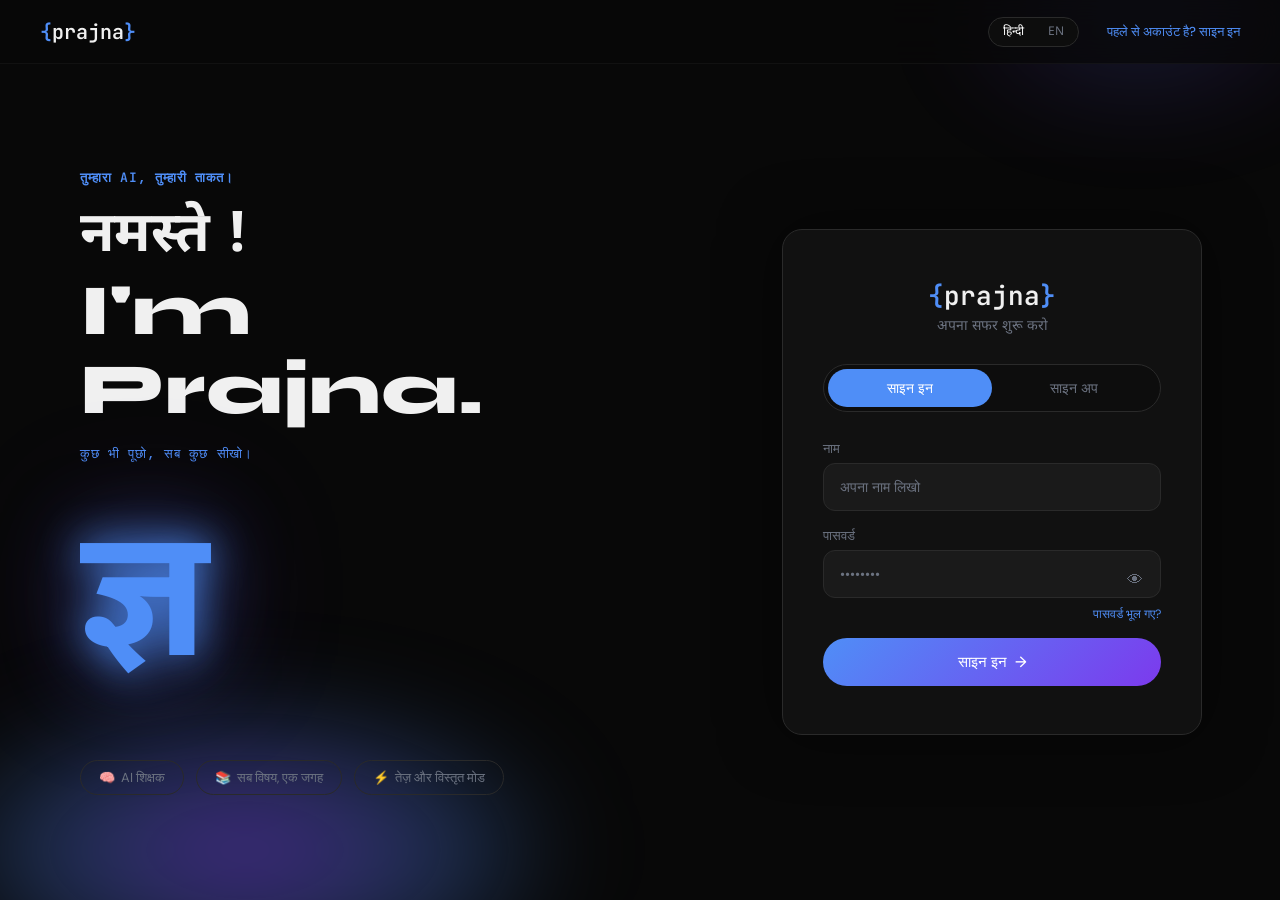
==== commit 1c948f5e: "Merge pull request #4 from KhushiJ08/removing_bugs Removing bugs" ====
--- a/frontend/login.html
+++ b/frontend/login.html
@@ -34,20 +34,20 @@
   <main class="login-page">
     <!-- LEFT COLUMN -->
     <section class="login-left">
-      <p class="hero-label fade-up" data-en="w i s d o m ,&nbsp;&nbsp; s p o k e n ." data-hi="ज्ञान ,&nbsp;&nbsp; बोलो .">w i s d o m ,&nbsp;&nbsp; s p o k e n .</p>
+      <p class="hero-label fade-up" data-en="your AI, your edge." data-hi="तुम्हारा AI, तुम्हारी ताकत।">your AI, your edge.</p>
 
       <div class="hero-heading fade-up">
         <div class="line-hindi">नमस्ते !</div>
         <div class="line-eng">I'm Prajna.</div>
       </div>
 
-      <p class="hero-tagline fade-up" data-en="s p e a k &nbsp;&nbsp; t h e &nbsp;&nbsp; l a n g u a g e &nbsp;&nbsp; o f &nbsp;&nbsp; k n o w l e d g e" data-hi="ज्ञान&nbsp;&nbsp; की&nbsp;&nbsp; भाषा&nbsp;&nbsp; बोलो">ज्ञान&nbsp;&nbsp; की&nbsp;&nbsp; भाषा&nbsp;&nbsp; बोलो</p>
+      <p class="hero-tagline fade-up" data-en="Ask anything. Learn everything." data-hi="कुछ भी पूछो, सब कुछ सीखो।">Ask anything. Learn everything.</p>
 
       <div class="hero-glyph hero-glyph--login fade-up" aria-hidden="true">ज्ञ</div>
 
       <div class="feature-pills fade-up" style="margin-top:32px;">
-        <span class="feature-pill" data-en="🧠&nbsp; AI-powered Hindi tutor" data-hi="🧠&nbsp; AI हिन्दी शिक्षक">🧠&nbsp; AI-powered Hindi tutor</span>
-        <span class="feature-pill" data-en="📚&nbsp; Built for rural learners" data-hi="📚&nbsp; ग्रामीण छात्रों के लिए">📚&nbsp; Built for rural learners</span>
+        <span class="feature-pill" data-en="🧠&nbsp; AI-powered tutor" data-hi="🧠&nbsp; AI शिक्षक">🧠&nbsp; AI-powered tutor</span>
+        <span class="feature-pill" data-en="📚&nbsp; Every subject, one place" data-hi="📚&nbsp; सब विषय, एक जगह">📚&nbsp; Every subject, one place</span>
         <span class="feature-pill" data-en="⚡&nbsp; Fast &amp; deep modes" data-hi="⚡&nbsp; तेज़ और विस्तृत मोड">⚡&nbsp; Fast &amp; deep modes</span>
       </div>
     </section>
--- a/frontend/css/style.css
+++ b/frontend/css/style.css
@@ -106,7 +106,7 @@
 /* ━━━ Hero / Left Column ━━━ */
 .hero-label {
   font-family: var(--font-mono); font-size: 13px; font-weight: 600;
-  color: var(--blue); letter-spacing: 0.35em; text-transform: lowercase;
+  color: var(--blue); letter-spacing: 0.05em;
   margin-bottom: 20px;
 }
 .hero-heading { margin-bottom: 16px; }
@@ -120,7 +120,7 @@
 }
 .hero-tagline {
   font-family: var(--font-mono); font-size: 13px; font-weight: 400;
-  color: var(--blue); letter-spacing: 0.3em; margin-bottom: 32px;
+  color: var(--blue); letter-spacing: 0.05em; margin-bottom: 32px;
 }
 .hero-glyph {
   font-family: var(--font-hindi); font-weight: 700;
@@ -412,7 +412,9 @@
 /* ━━━ Input Box (fixed bottom) ━━━ */
 .input-zone {
   position: sticky; bottom: 0; z-index: 10;
-  padding: 16px; background: linear-gradient(transparent, var(--bg) 30%);
+  padding: 16px; background: linear-gradient(transparent, rgba(8,8,8,0.6) 30%, rgba(8,8,8,0.85) 100%);
+  backdrop-filter: blur(12px);
+  -webkit-backdrop-filter: blur(12px);
 }
 .input-container {
   max-width: 860px; margin: 0 auto;
@@ -665,19 +667,22 @@
 }
 .lang-slider.right { transform: translateX(100%); }
 
-/* ━━━ Sidebar Tabs ━━━ */
-.sidebar-tabs {
-  display: flex; gap: 4px; margin: 8px 0 4px;
-  background: #0d0d0d; border: 1px solid var(--border);
-  border-radius: var(--radius-pill); padding: 3px;
-}
-.stab {
-  flex: 1; padding: 7px 0; text-align: center;
-  font-family: var(--font-body); font-size: 13px;
-  color: var(--text-muted); border-radius: var(--radius-pill);
-  transition: color 0.2s; position: relative; z-index: 1;
-}
-.stab--active { color: #fff; background: var(--blue); border-radius: var(--radius-pill); }
+/* ━━━ Sidebar Collapsible Sections ━━━ */
+.sidebar-collapsible { padding: 0; }
+.sidebar-collapse-btn {
+  width: 100%; padding: 12px 0; text-align: left;
+  font-family: var(--font-body); font-size: 13px; font-weight: 500;
+  color: var(--text-muted); cursor: pointer;
+  display: flex; align-items: center; justify-content: space-between;
+  transition: color 0.2s;
+}
+.sidebar-collapse-btn::after {
+  content: '▸'; font-size: 12px;
+  transition: transform 0.2s;
+}
+.sidebar-collapse-btn.open::after { transform: rotate(90deg); }
+.sidebar-collapse-btn:hover { color: var(--text-head); }
+.sidebar-collapse-body { padding-bottom: 8px; }
 
 /* New Chat Button */
 .new-chat-wrap { padding: 10px 0 6px; }
@@ -688,6 +693,37 @@
   text-align: left; transition: all 0.2s;
 }
 .new-chat-btn:hover { background: rgba(79,142,247,0.15); border-style: solid; }
+
+/* Save Toggle */
+.save-toggle-wrap {
+  display: flex; align-items: center; justify-content: space-between;
+  padding: 8px 4px; margin-bottom: 4px;
+}
+.save-toggle-label {
+  font-size: 12px; color: var(--text-muted);
+  font-family: var(--font-body);
+}
+.toggle-switch {
+  position: relative; display: inline-block;
+  width: 36px; height: 20px;
+}
+.toggle-switch input { opacity: 0; width: 0; height: 0; }
+.toggle-slider {
+  position: absolute; cursor: pointer;
+  top: 0; left: 0; right: 0; bottom: 0;
+  background: var(--border); border-radius: 20px;
+  transition: background 0.25s;
+}
+.toggle-slider::before {
+  content: ''; position: absolute;
+  width: 16px; height: 16px; left: 2px; bottom: 2px;
+  background: var(--text-muted); border-radius: 50%;
+  transition: transform 0.25s, background 0.25s;
+}
+.toggle-switch input:checked + .toggle-slider { background: var(--blue); }
+.toggle-switch input:checked + .toggle-slider::before {
+  transform: translateX(16px); background: #fff;
+}
 
 /* Conversation List */
 .convo-list { display: flex; flex-direction: column; gap: 2px; overflow-y: auto; max-height: 340px; }
